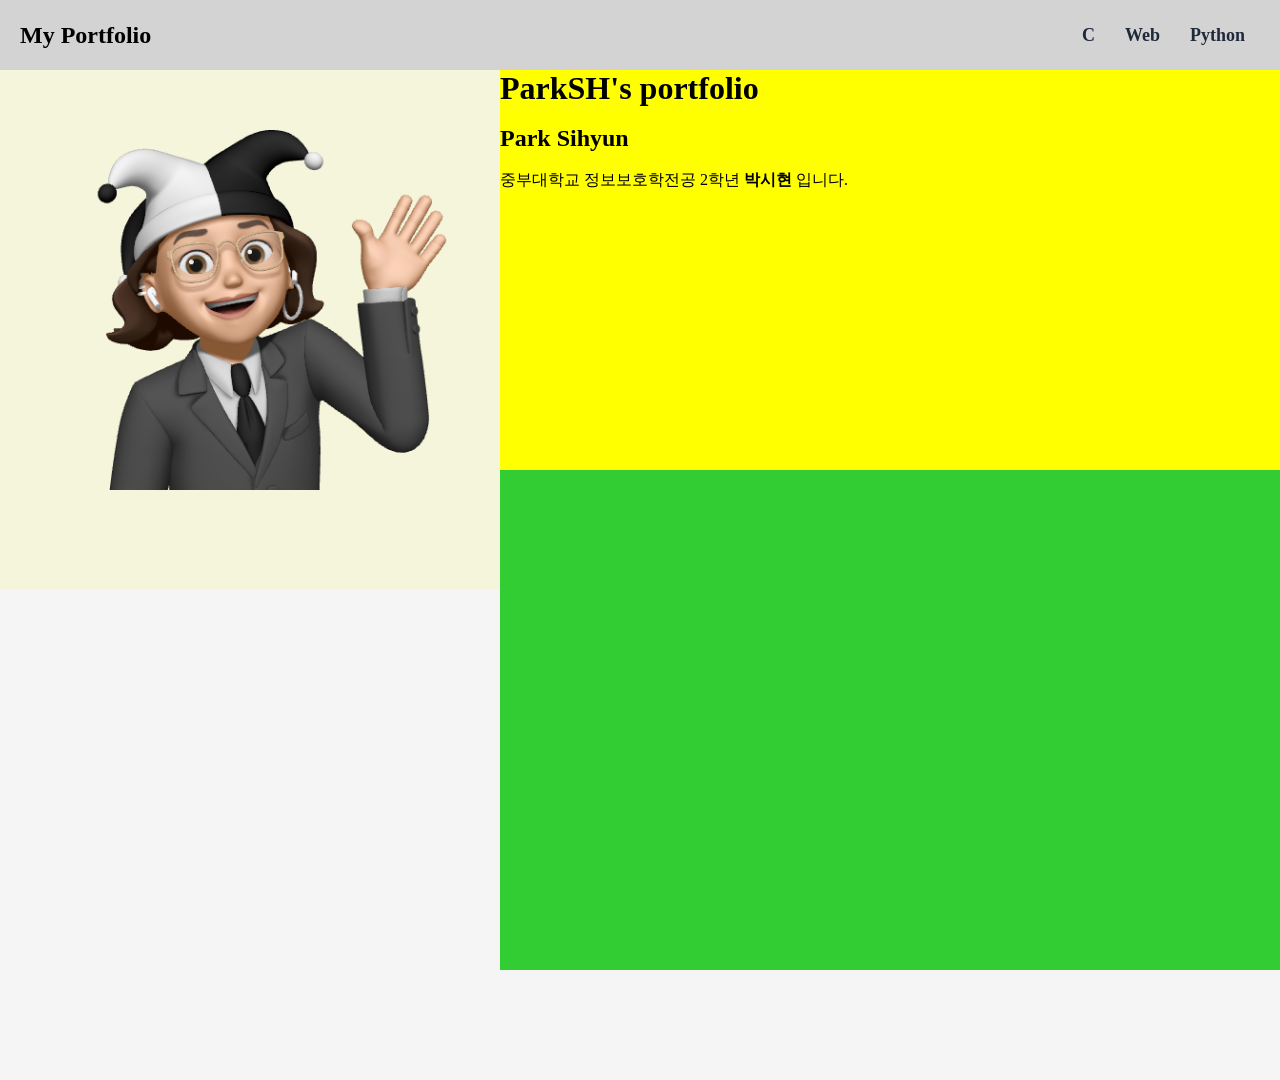
==== index.html @ 9fcae24f "1.5" ====
<!doctype html>
<html lang="en">
  <head>
    <meta charset="UTF-8" />
    <meta name="viewport" content="width=device-width, initial-scale=1.0" />
    <title>Portfolio</title>
    <link rel="stylesheet" href="style.css" />
  </head>
  <body>
    <div class="main">
      <nav class="navbar">
        <div class="container">
          <div class="logo">
            <a href="index.html">My Portfolio</a>
          </div>
          <ul class="nav">
            <li>
              <a href="c.html">C</a>
            </li>
            <li>
              <a href="web.html">Web</a>
            </li>
            <li>
              <a href="python.html">Python</a>
            </li>
          </ul>
        </div>
      </nav>
      <div class="content">
        <div class="left">
          <div class="profile">
            <div id="myimg">
              <img src="profile_1.png" alt="My Character" />
            </div>
          </div>
        </div>
        <div class="right">
          <div class="exp">
            <div class="title">
              <h1>ParkSH's portfolio</h1>
            <br />
            <div id="name">
              <h2>Park Sihyun</h2>
            </div>
            <br />
            <div class="intro">
              <p>중부대학교 정보보호학전공 2학년 <b>박시현</b> 입니다.</p>
            </div>
          </div>
        </div>
        <div class="bottom">
          
        </div>
      </div>
    </div>
  </body>
</html>
---- style.css ----
* {
  margin: 0;
  padding: 0;
  box-sizing: border-box;
}
body {
  color: black;
  /* background-color: #e2e8f0; */
  background-color: whitesmoke;
  /* background-color: lightsteelblue; */
  width: 1920px;
  height: 1080px;
  padding-top: 70px;
}
.navbar {
  /* color: gray; */
  /* background-color: #F8CFA5; */
  /* background-color: #FAD7B0; */
  /* background-color: #e2e8f0; */
  background-color: lightgray;

  height: 70px;
  position: fixed;
  top: 0;
  left: 0;
  right: 0;
}
.container {
  padding: 20px;
}
.navbar > .container > .logo {
  font-size: x-large;
  font-weight: bold;
  text-align: left;
}
.navbar > .container {
  display: flex;
  justify-content: space-between;
  align-items: center;
  height: 100%;
}
.navbar > .container > .nav {
  display: flex;
  flex-direction: row;
  justify-content: space-between;
  align-items: center;
  height: 100%;
}

.navbar > ul {
  display: flex;
  flex-direction: row;
}
.navbar > .container > ul > li > a {
  margin: 10px;
  padding: 5px;
}
ul {
  list-style-type: none;
}
.nav > li > a {
  color: #1e293b;
  text-decoration: none;
  font-size: 18px;
  font-weight: bold;
}
.nav > li > a:hover {
  text-decoration: underline;
  color: black;
  /* background-color: lawngreen; */
}
.title > h1 {
  color: black;
  font-size: xx-large;
}
.logo > a {
  color: black;
  text-decoration: none;
}
.content {
  display: flex;
  flex-direction: row;
}
.left {
  width: 520px;
  height: 520px;
  background-color: beige;
  display: flex;
}
/* .profile {
  width: 400px;
  height: 400px;
} */
#myimg > img {
  width: 400px;
  height: 400px;
  /* background-color: whitesmoke; */
  margin: 20px 50px;
}
.title {
  width: 1520px;
  height: 400px;
}
.exp {
  /* width: 1400px;
  height: 520px; */
  padding: 0 0 0 0px;
  background-color: yellow;
  display: flex;
  /* justify-content: space-between; */
  align-items: center;
}
.bottom {
  width: 1920px;
  height: 500px;
  background-color: limegreen;
}
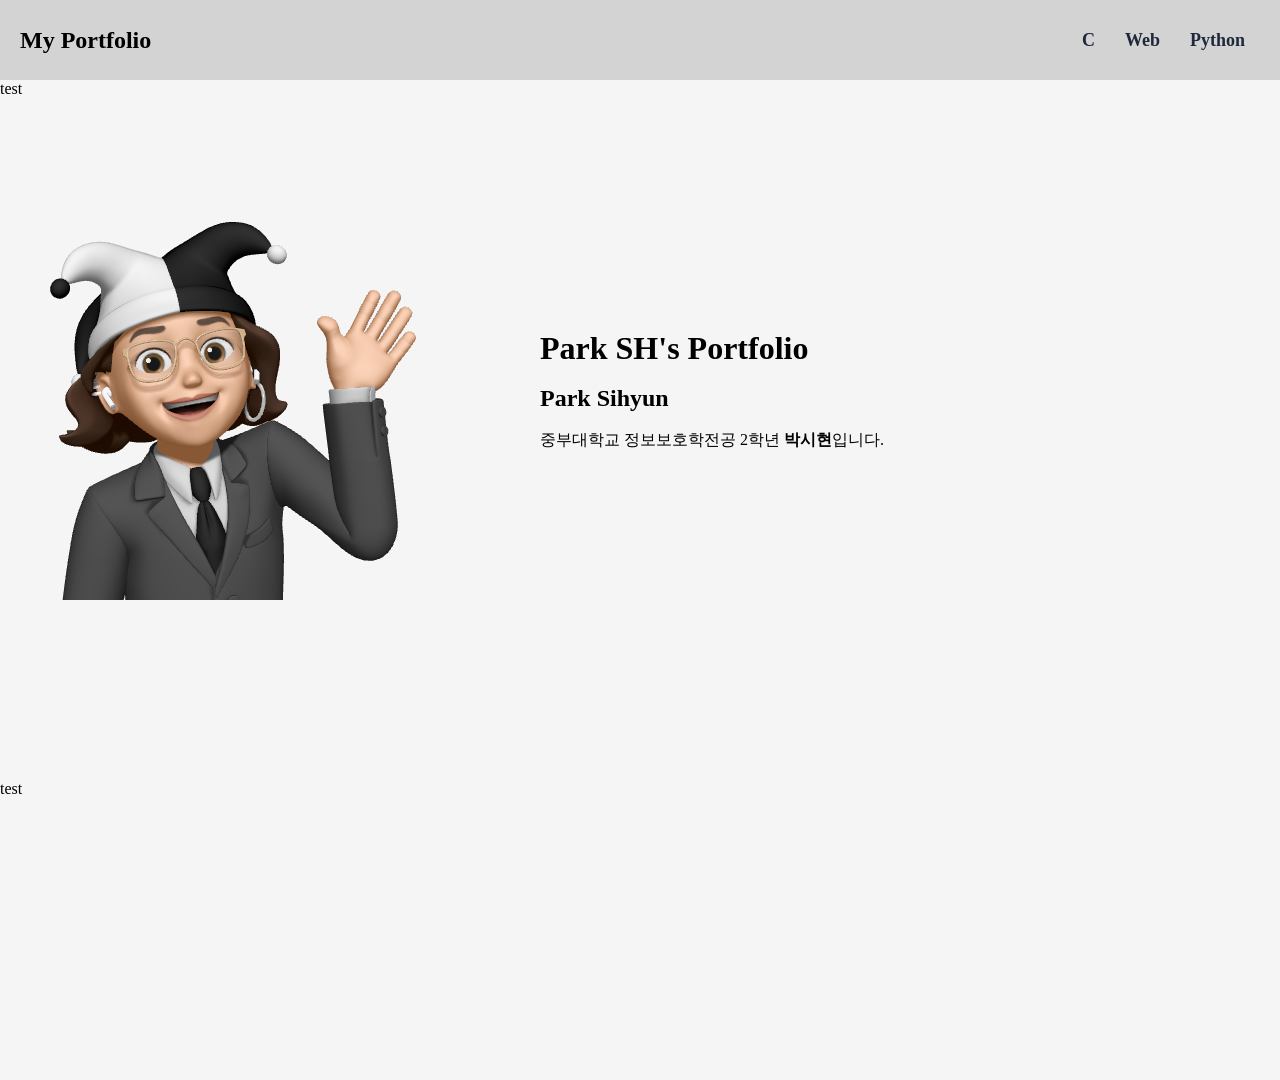
==== commit e690f5d0: "python-1.0" ====
--- a/index.html
+++ b/index.html
@@ -27,29 +27,35 @@
         </div>
       </nav>
       <div class="content">
-        <div class="left">
-          <div class="profile">
-            <div id="myimg">
-              <img src="profile_1.png" alt="My Character" />
+        <div class="top">
+          <p>test</p>
+        </div>
+        <div class="row">
+          <div class="left">
+            <div class="profile">
+              <div id="myimg">
+                <img src="profile_1.png" alt="My Character" />
+              </div>
             </div>
           </div>
-        </div>
-        <div class="right">
-          <div class="exp">
-            <div class="title">
-              <h1>ParkSH's portfolio</h1>
-            <br />
-            <div id="name">
-              <h2>Park Sihyun</h2>
-            </div>
-            <br />
-            <div class="intro">
-              <p>중부대학교 정보보호학전공 2학년 <b>박시현</b> 입니다.</p>
+          <div class="right">
+            <div class="exp">
+              <div class="title">
+                <h1>Park SH's Portfolio</h1>
+                <br />
+                <div id="name">
+                  <h2>Park Sihyun</h2>
+                </div>
+                <br />
+                <div class="intro">
+                  <p>중부대학교 정보보호학전공 2학년 <b>박시현</b>입니다.</p>
+                </div>
+              </div>
             </div>
           </div>
         </div>
         <div class="bottom">
-          
+          <p>test</p>
         </div>
       </div>
     </div>
--- a/style.css
+++ b/style.css
@@ -10,7 +10,7 @@
   /* background-color: lightsteelblue; */
   width: 1920px;
   height: 1080px;
-  padding-top: 70px;
+  padding-top: 80px;
 }
 .navbar {
   /* color: gray; */
@@ -19,7 +19,7 @@
   /* background-color: #e2e8f0; */
   background-color: lightgray;
 
-  height: 70px;
+  height: 80px;
   position: fixed;
   top: 0;
   left: 0;
@@ -69,49 +69,74 @@
   color: black;
   /* background-color: lawngreen; */
 }
-.title > h1 {
-  color: black;
-  font-size: xx-large;
-}
 .logo > a {
   color: black;
   text-decoration: none;
 }
-.content {
+.top {
+  width: 1920px;
+  height: 100px;
+  /* background-color: aqua; */
+}
+.left {
+  width: 520px;
+  height: 600px;
+  /* background-color: bisque; */
+}
+.right {
+  width: 1400px;
+  height: 600px;
+  /* background-color: cadetblue; */
+}
+.row {
   display: flex;
   flex-direction: row;
 }
-.left {
-  width: 520px;
-  height: 520px;
-  background-color: beige;
+.exp {
+  margin: 150px 20px;
+  /* background-color: royalblue; */
+}
+.c-h2 {
+  line-height: 1.5;
+}
+.c-title {
+  margin: 10px;
+}
+.c-title > h1 {
+  font-size: 100px;
+}
+.c-exp {
+  margin: 100px 80px;
+  /* background-color: royalblue; */
+}
+
+.first {
+  width: 1000px;
+  height: 400px;
+  background-color: lightsteelblue;
+}
+.first-title > h2 {
+  font-size: 50px;
+  width: 400px;
+  margin: 0 40px;
+  padding: 40px 0;
+  background-color: blanchedalmond;
+}
+.first-exp {
+  width: 400px;
+  height: 200px;
+  /* background-color: lightsteelblue; */
+  margin: 0px 40px;
+  background-color: aquamarine;
+}
+.first-exp > p {
+  line-height: 1.5;
+}
+.first-img > img {
+  width: 500px;
+  background-color: blue;
+}
+.first {
   display: flex;
+  flex-direction: row;
 }
-/* .profile {
-  width: 400px;
-  height: 400px;
-} */
-#myimg > img {
-  width: 400px;
-  height: 400px;
-  /* background-color: whitesmoke; */
-  margin: 20px 50px;
-}
-.title {
-  width: 1520px;
-  height: 400px;
-}
-.exp {
-  /* width: 1400px;
-  height: 520px; */
-  padding: 0 0 0 0px;
-  background-color: yellow;
-  display: flex;
-  /* justify-content: space-between; */
-  align-items: center;
-}
-.bottom {
-  width: 1920px;
-  height: 500px;
-  background-color: limegreen;
-}
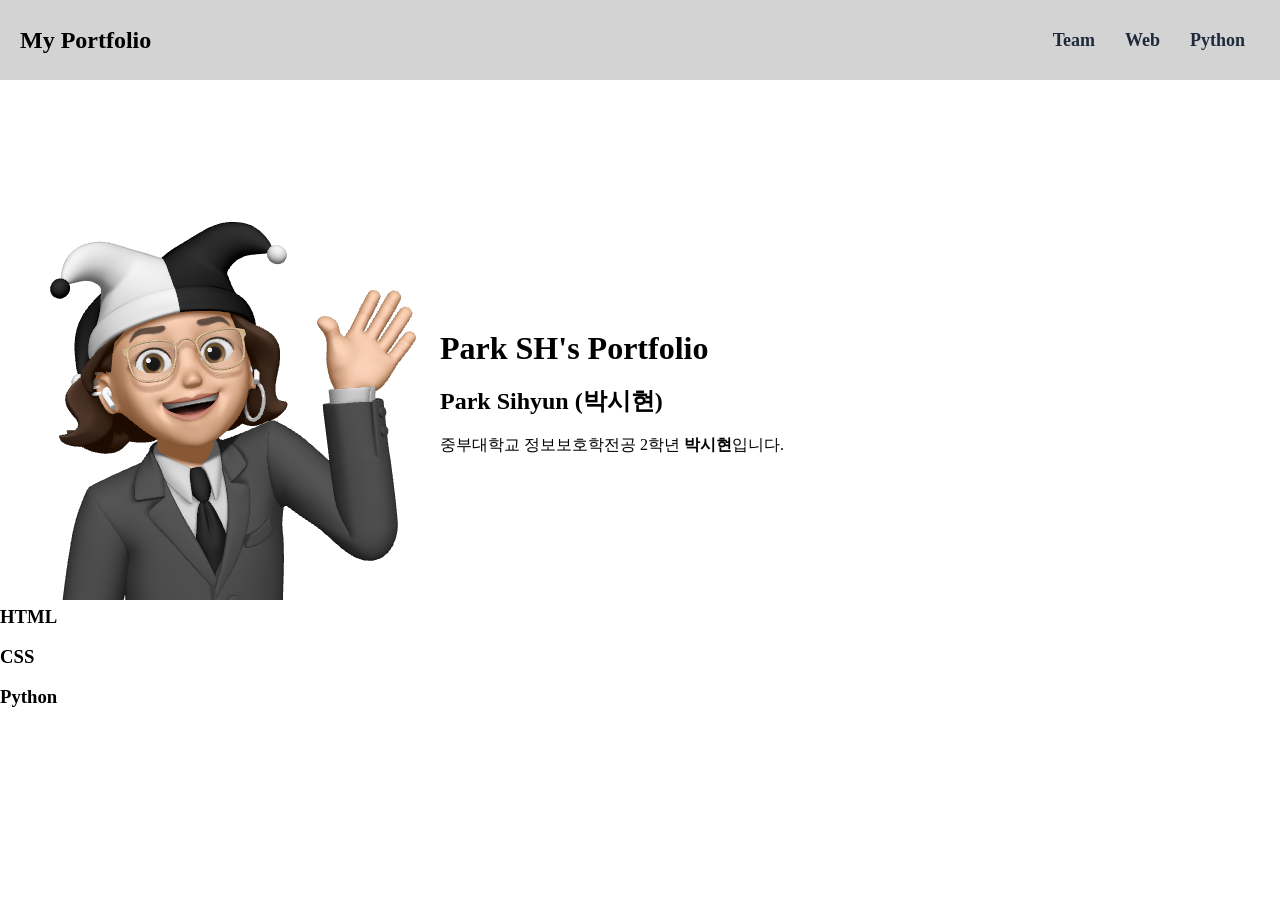
==== commit e445c941: "mac-new" ====
--- a/index.html
+++ b/index.html
@@ -15,7 +15,7 @@
           </div>
           <ul class="nav">
             <li>
-              <a href="c.html">C</a>
+              <a href="team.html">Team</a>
             </li>
             <li>
               <a href="web.html">Web</a>
@@ -28,7 +28,6 @@
       </nav>
       <div class="content">
         <div class="top">
-          <p>test</p>
         </div>
         <div class="row">
           <div class="left">
@@ -44,7 +43,7 @@
                 <h1>Park SH's Portfolio</h1>
                 <br />
                 <div id="name">
-                  <h2>Park Sihyun</h2>
+                  <h2>Park Sihyun (박시현)</h2>
                 </div>
                 <br />
                 <div class="intro">
@@ -54,8 +53,28 @@
             </div>
           </div>
         </div>
-        <div class="bottom">
-          <p>test</p>
+        <div class="index-bottom">
+          <div class="index-skills">
+            <div class="index-html">
+              <h3>HTML</h3>
+              <div class="index-skills-img">
+                <img src="" alt="">
+              </div>
+            </div>
+            <div class="index-css">
+              <h3>CSS</h3>
+              <div class="index-skills-img">
+                <img src="" alt="">
+              </div>
+            </div>
+            <div class="index-python">
+              <h3>Python</h3>
+              <div class="index-skills-img">
+                <img src="" alt="">
+              </div>
+            </div>
+
+          </div>
         </div>
       </div>
     </div>
--- a/style.css
+++ b/style.css
@@ -5,11 +5,6 @@
 }
 body {
   color: black;
-  /* background-color: #e2e8f0; */
-  background-color: whitesmoke;
-  /* background-color: lightsteelblue; */
-  width: 1920px;
-  height: 1080px;
   padding-top: 80px;
 }
 .navbar {
@@ -78,16 +73,6 @@
   height: 100px;
   /* background-color: aqua; */
 }
-.left {
-  width: 520px;
-  height: 600px;
-  /* background-color: bisque; */
-}
-.right {
-  width: 1400px;
-  height: 600px;
-  /* background-color: cadetblue; */
-}
 .row {
   display: flex;
   flex-direction: row;
@@ -113,30 +98,64 @@
 .first {
   width: 1000px;
   height: 400px;
-  background-color: lightsteelblue;
+  /* background-color: lightsteelblue; */
 }
 .first-title > h2 {
   font-size: 50px;
   width: 400px;
   margin: 0 40px;
   padding: 40px 0;
-  background-color: blanchedalmond;
+  /* background-color: blanchedalmond; */
 }
 .first-exp {
   width: 400px;
   height: 200px;
   /* background-color: lightsteelblue; */
   margin: 0px 40px;
-  background-color: aquamarine;
+  /* background-color: aquamarine; */
 }
 .first-exp > p {
   line-height: 1.5;
 }
 .first-img > img {
   width: 500px;
-  background-color: blue;
+  /* background-color: blue; */
 }
 .first {
   display: flex;
   flex-direction: row;
 }
+
+.team-first {
+  width: 1000px;
+  height: 400px;
+  /* background-color: lightsteelblue; */
+}
+.team-first-title > h2 {
+  font-size: 50px;
+  width: 400px;
+  margin: 0 40px;
+  padding: 40px 0;
+  /* background-color: blanchedalmond; */
+}
+.team-first-exp {
+  width: 400px;
+  height: 200px;
+  /* background-color: lightsteelblue; */
+  margin: 0px 40px;
+  /* background-color: aquamarine; */
+}
+.team-first-exp > p {
+  line-height: 1.5;
+}
+.team-first-img > img {
+  width: 500px;
+  /* background-color: blue; */
+}
+.team-first {
+  display: flex;
+  flex-direction: row;
+}
+.index-bottom{
+  color: black;
+}
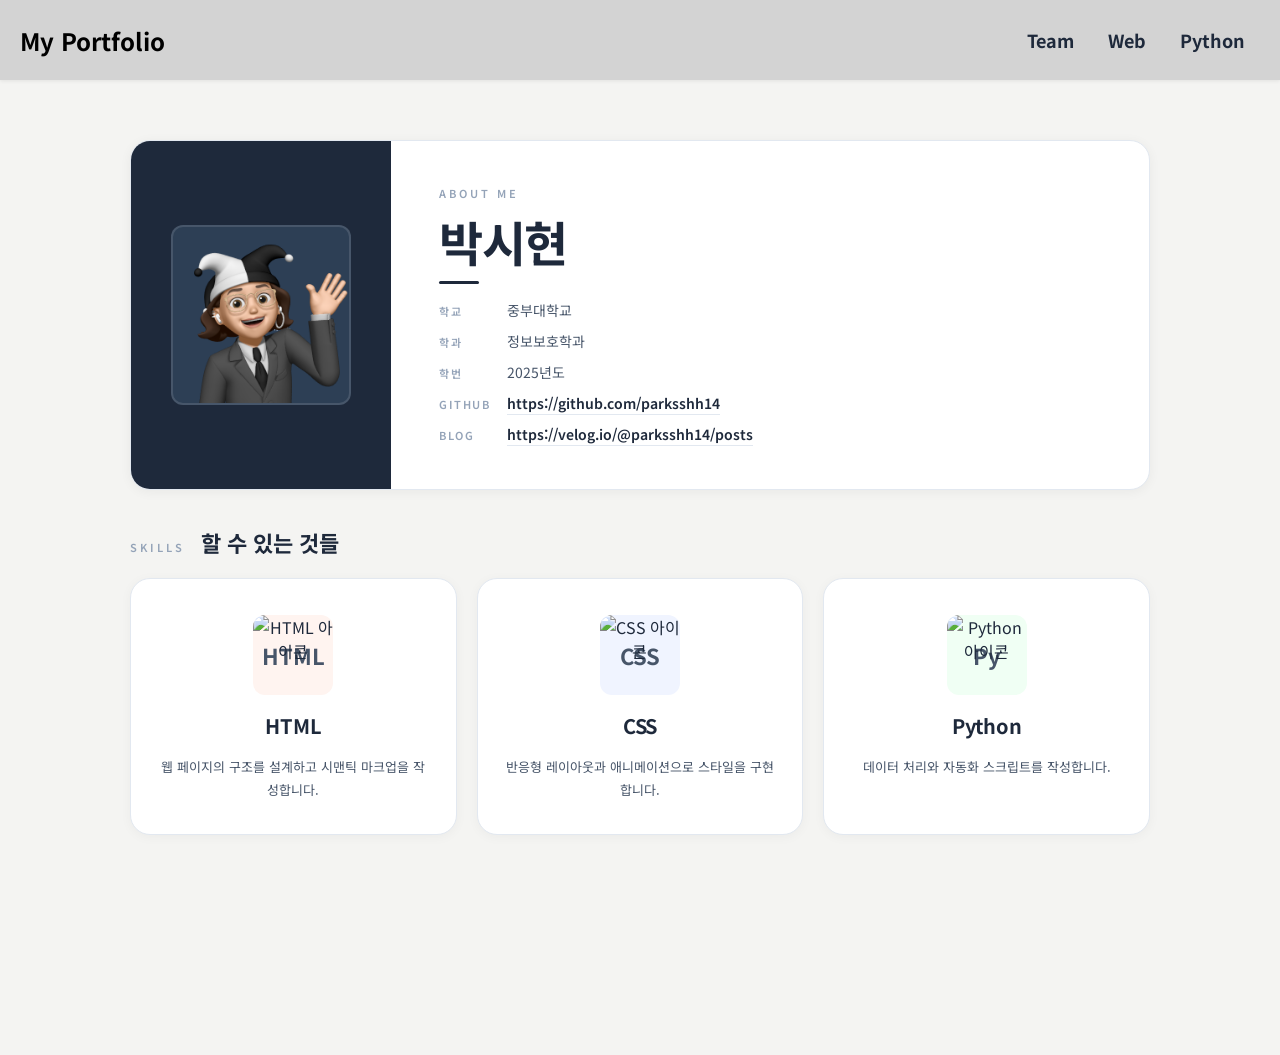
==== commit 744c70ed: "ver.3.0" ====
--- a/index.html
+++ b/index.html
@@ -1,81 +1,142 @@
 <!doctype html>
-<html lang="en">
+<html lang="ko">
   <head>
     <meta charset="UTF-8" />
     <meta name="viewport" content="width=device-width, initial-scale=1.0" />
-    <title>Portfolio</title>
+    <title>About</title>
+    <link rel="preconnect" href="https://fonts.googleapis.com" />
+    <link
+      href="https://fonts.googleapis.com/css2?family=Noto+Sans+KR:wght@400;500;700&display=swap"
+      rel="stylesheet"
+    />
     <link rel="stylesheet" href="style.css" />
+    <link rel="stylesheet" href="about.css" />
   </head>
   <body>
     <div class="main">
+      <!-- ── Navbar ── -->
       <nav class="navbar">
         <div class="container">
           <div class="logo">
             <a href="index.html">My Portfolio</a>
           </div>
           <ul class="nav">
-            <li>
-              <a href="team.html">Team</a>
-            </li>
-            <li>
-              <a href="web.html">Web</a>
-            </li>
-            <li>
-              <a href="python.html">Python</a>
-            </li>
+            <li><a href="team.html">Team</a></li>
+            <li><a href="web.html">Web</a></li>
+            <li><a href="python.html">Python</a></li>
           </ul>
         </div>
       </nav>
+
       <div class="content">
-        <div class="top">
-        </div>
-        <div class="row">
-          <div class="left">
-            <div class="profile">
-              <div id="myimg">
-                <img src="profile_1.png" alt="My Character" />
-              </div>
-            </div>
-          </div>
-          <div class="right">
-            <div class="exp">
-              <div class="title">
-                <h1>Park SH's Portfolio</h1>
-                <br />
-                <div id="name">
-                  <h2>Park Sihyun (박시현)</h2>
-                </div>
-                <br />
-                <div class="intro">
-                  <p>중부대학교 정보보호학전공 2학년 <b>박시현</b>입니다.</p>
+        <div class="top"></div>
+
+        <div class="about-wrap">
+          <!-- ══ Section 1: Profile ══ -->
+          <div class="profile-card">
+            <!-- 왼쪽: 사진 -->
+            <div class="profile-photo-wrap">
+              <div class="profile-photo">
+                <img src="profile_1.png" alt="프로필 사진" />
+                <div class="photo-placeholder">
+                  <span>사진을<br />넣어주세요</span>
                 </div>
               </div>
             </div>
+
+            <!-- 오른쪽: 소개 -->
+            <div class="profile-info">
+              <div class="profile-label">ABOUT ME</div>
+              <h1 class="profile-name">박시현</h1>
+              <div class="profile-divider"></div>
+              <ul class="profile-details">
+                <li>
+                  <span class="detail-key">학교</span>
+                  <span class="detail-val">중부대학교</span>
+                </li>
+                <li>
+                  <span class="detail-key">학과</span>
+                  <span class="detail-val">정보보호학과</span>
+                </li>
+                <li>
+                  <span class="detail-key">학번</span>
+                  <span class="detail-val">2025년도</span>
+                </li>
+                <li>
+                  <span class="detail-key">Github</span>
+                  <span class="detail-val"
+                    ><a href="https://github.com/parksshh14"
+                      >https://github.com/parksshh14</a
+                    ></span
+                  >
+                </li>
+                <li>
+                  <span class="detail-key">Blog</span>
+                  <span class="detail-val"
+                    ><a href="https://velog.io/@parksshh14/posts"
+                      >https://velog.io/@parksshh14/posts</a
+                    ></span
+                  >
+                </li>
+              </ul>
+            </div>
           </div>
-        </div>
-        <div class="index-bottom">
-          <div class="index-skills">
-            <div class="index-html">
-              <h3>HTML</h3>
-              <div class="index-skills-img">
-                <img src="" alt="">
+          <!-- /.profile-card -->
+
+          <!-- ══ Section 2: Skills ══ -->
+          <div class="skills-section">
+            <div class="skills-header">
+              <span class="skills-label">SKILLS</span>
+              <h2>할 수 있는 것들</h2>
+            </div>
+            <div class="skills-grid">
+              <div class="skill-card">
+                <div class="skill-icon-wrap">
+                  <!-- HTML 아이콘 이미지를 넣거나 텍스트로 대체 -->
+                  <div class="skill-icon skill-icon--html">
+                    <img src="html-icon.png" alt="HTML 아이콘" />
+                    <span class="icon-fallback">HTML</span>
+                  </div>
+                </div>
+                <div class="skill-name">HTML</div>
+                <div class="skill-desc">
+                  웹 페이지의 구조를 설계하고 시맨틱 마크업을 작성합니다.
+                </div>
+              </div>
+
+              <div class="skill-card">
+                <div class="skill-icon-wrap">
+                  <div class="skill-icon skill-icon--css">
+                    <img src="css-icon.png" alt="CSS 아이콘" />
+                    <span class="icon-fallback">CSS</span>
+                  </div>
+                </div>
+                <div class="skill-name">CSS</div>
+                <div class="skill-desc">
+                  반응형 레이아웃과 애니메이션으로 스타일을 구현합니다.
+                </div>
+              </div>
+
+              <div class="skill-card">
+                <div class="skill-icon-wrap">
+                  <div class="skill-icon skill-icon--python">
+                    <img src="python-icon.png" alt="Python 아이콘" />
+                    <span class="icon-fallback">Py</span>
+                  </div>
+                </div>
+                <div class="skill-name">Python</div>
+                <div class="skill-desc">
+                  데이터 처리와 자동화 스크립트를 작성합니다.
+                </div>
               </div>
             </div>
-            <div class="index-css">
-              <h3>CSS</h3>
-              <div class="index-skills-img">
-                <img src="" alt="">
-              </div>
-            </div>
-            <div class="index-python">
-              <h3>Python</h3>
-              <div class="index-skills-img">
-                <img src="" alt="">
-              </div>
-            </div>
+            <!-- /.skills-grid -->
+          </div>
+          <!-- /.skills-section -->
+        </div>
+        <!-- /.about-wrap -->
 
-          </div>
-        </div>
+        <div class="bottom"></div>
       </div>
     </div>
   </body>
--- a/style.css
+++ b/style.css
@@ -3,58 +3,69 @@
   padding: 0;
   box-sizing: border-box;
 }
+
+:root {
+  --bg: #f4f4f2;
+  --surface: #ffffff;
+  --navbar-bg: lightgray;
+  --text-dark: #1e293b;
+  --text-mid: #475569;
+  --text-light: #94a3b8;
+  --accent: #1e293b;
+  --divider: #e2e8f0;
+  --tag-bg: #e2e8f0;
+  --tag-text: #334155;
+  --btn-bg: #1e293b;
+  --btn-text: #ffffff;
+  --btn-hover: #334155;
+  --radius-sm: 6px;
+  --radius-md: 12px;
+  --radius-lg: 20px;
+}
+
 body {
-  color: black;
+  font-family: 'Noto Sans KR', sans-serif;
+  color: var(--text-dark);
+  background-color: var(--bg);
   padding-top: 80px;
 }
+
 .navbar {
-  /* color: gray; */
-  /* background-color: #F8CFA5; */
-  /* background-color: #FAD7B0; */
-  /* background-color: #e2e8f0; */
-  background-color: lightgray;
-
+  background-color: var(--navbar-bg);
   height: 80px;
   position: fixed;
   top: 0;
   left: 0;
   right: 0;
+  z-index: 100;
+  box-shadow: 0 1px 4px rgba(0, 0, 0, 0.08);
 }
 .container {
   padding: 20px;
-}
-.navbar > .container > .logo {
-  font-size: x-large;
-  font-weight: bold;
-  text-align: left;
-}
-.navbar > .container {
   display: flex;
   justify-content: space-between;
   align-items: center;
   height: 100%;
 }
-.navbar > .container > .nav {
+.logo a {
+  font-size: x-large;
+  font-weight: bold;
+  color: black;
+  text-decoration: none;
+}
+ul {
+  list-style: none;
+}
+.nav {
   display: flex;
   flex-direction: row;
-  justify-content: space-between;
+  gap: 4px;
   align-items: center;
-  height: 100%;
-}
-
-.navbar > ul {
-  display: flex;
-  flex-direction: row;
-}
-.navbar > .container > ul > li > a {
+}
+.nav > li > a {
   margin: 10px;
   padding: 5px;
-}
-ul {
-  list-style-type: none;
-}
-.nav > li > a {
-  color: #1e293b;
+  color: var(--text-dark);
   text-decoration: none;
   font-size: 18px;
   font-weight: bold;
@@ -62,100 +73,547 @@
 .nav > li > a:hover {
   text-decoration: underline;
   color: black;
-  /* background-color: lawngreen; */
-}
-.logo > a {
-  color: black;
+}
+
+.content {
+  padding-bottom: 80px;
+}
+.top {
+  height: 60px;
+}
+.bottom {
+  height: 60px;
+}
+
+.row {
+  display: flex;
+  flex-direction: row;
+  align-items: flex-start;
+  gap: 40px;
+  padding: 0 40px;
+}
+
+.left {
+  position: sticky;
+  top: 100px;
+  flex: 0 0 260px;
+}
+.c-exp {
+  padding: 40px 20px;
+}
+.c-title h1 {
+  font-size: 72px;
+  font-weight: 700;
+  line-height: 1;
+  letter-spacing: -2px;
+  color: var(--text-dark);
+}
+.c-h2 {
+  margin-top: 20px;
+  line-height: 1.7;
+  color: var(--text-mid);
+  font-size: 14px;
+}
+
+.right {
+  flex: 1;
+  display: flex;
+  flex-direction: column;
+  gap: 32px;
+  padding-top: 40px;
+}
+
+.team-first {
+  width: 100%;
+  background: var(--surface);
+  border-radius: var(--radius-lg);
+  border: 1px solid var(--divider);
+  display: flex;
+  flex-direction: row;
+  overflow: hidden;
+  box-shadow: 0 2px 12px rgba(0, 0, 0, 0.05);
+  transition: box-shadow 0.2s;
+}
+.team-first:hover {
+  box-shadow: 0 6px 24px rgba(0, 0, 0, 0.09);
+}
+
+.team-first-left {
+  flex: 0 0 220px;
+  min-height: 260px;
+  background: var(--text-dark);
+  color: #fff;
+  padding: 36px 28px;
+  display: flex;
+  flex-direction: column;
+  justify-content: space-between;
+  gap: 24px;
+}
+.team-first-title h2 {
+  font-size: 30px;
+  font-weight: 700;
+  line-height: 1.2;
+  color: #fff;
+}
+.team-first-exp h3,
+.first-exp h3 {
+  font-size: 11px;
+  font-weight: 500;
+  text-transform: uppercase;
+  letter-spacing: 2px;
+  color: var(--text-light);
+  margin-bottom: 6px;
+}
+.team-first-exp p,
+.first-exp p {
+  font-size: 12px;
+  line-height: 1.7;
+  color: #94a3b8;
+}
+
+.team-first-right {
+  flex: 1;
+  padding: 36px 40px;
+  display: flex;
+  flex-direction: column;
+  gap: 24px;
+}
+.team-first-right > h2 {
+  font-size: 18px;
+  font-weight: 600;
+  color: var(--text-dark);
+  line-height: 1.4;
+  padding-bottom: 16px;
+  border-bottom: 1px solid var(--divider);
+}
+
+.hashs {
+  display: flex;
+  flex-direction: row;
+  flex-wrap: wrap;
+  gap: 8px;
+}
+.hash {
+  background: var(--tag-bg);
+  color: var(--tag-text);
+  font-size: 12px;
+  font-weight: 600;
+  padding: 5px 12px;
+  border-radius: 999px;
+  letter-spacing: 0.3px;
+}
+
+.site-exp {
+  display: flex;
+  flex-direction: column;
+  gap: 16px;
+}
+.site-exp > div {
+  padding: 16px 18px;
+  background: var(--bg);
+  border-radius: var(--radius-md);
+  border-left: 3px solid var(--divider);
+}
+.site-exp > div p {
+  font-size: 13px;
+  line-height: 1.85;
+  color: var(--text-mid);
+}
+.site-exp > div p b {
+  color: var(--text-dark);
+  font-weight: 600;
+}
+
+.members {
+  display: flex;
+  flex-direction: column;
+  gap: 16px;
+}
+.members > div {
+  padding: 20px 22px;
+  background: var(--bg);
+  border-radius: var(--radius-md);
+  display: flex;
+  flex-direction: column;
+  gap: 6px;
+  border: 1px solid var(--divider);
+  transition: border-color 0.2s;
+}
+.members > div:hover {
+  border-color: var(--text-mid);
+}
+.members > div h3 {
+  font-size: 15px;
+  font-weight: 700;
+  color: var(--text-dark);
+}
+.members > div > p {
+  font-size: 13px;
+  color: var(--text-mid);
+  line-height: 1.6;
+}
+
+.link {
+  display: flex;
+  flex-direction: row;
+  gap: 8px;
+  margin-top: 8px;
+}
+.link p {
+  margin: 0;
+}
+.link p a {
+  display: inline-block;
+  padding: 5px 14px;
+  background: var(--btn-bg);
+  color: var(--btn-text);
+  font-size: 12px;
+  font-weight: 600;
   text-decoration: none;
-}
-.top {
-  width: 1920px;
-  height: 100px;
-  /* background-color: aqua; */
-}
-.row {
+  border-radius: var(--radius-sm);
+  letter-spacing: 0.3px;
+  transition:
+    background 0.18s,
+    transform 0.12s;
+}
+.link p a:hover {
+  background: var(--btn-hover);
+  transform: translateY(-1px);
+}
+.about-wrap {
+  max-width: 1100px;
+  margin: 0 auto;
+  padding: 0 40px 80px;
+  display: flex;
+  flex-direction: column;
+  gap: 36px;
+}
+
+.profile-card {
+  background: #ffffff;
+  border: 1px solid #e2e8f0;
+  border-radius: 20px;
+  box-shadow: 0 2px 12px rgba(0, 0, 0, 0.05);
   display: flex;
   flex-direction: row;
-}
-.exp {
-  margin: 150px 20px;
-  /* background-color: royalblue; */
-}
-.c-h2 {
+  overflow: hidden;
+  transition: box-shadow 0.2s;
+}
+.profile-card:hover {
+  box-shadow: 0 6px 24px rgba(0, 0, 0, 0.09);
+}
+
+.profile-photo-wrap {
+  flex: 0 0 260px;
+  background: #1e293b;
+  display: flex;
+  align-items: center;
+  justify-content: center;
+  padding: 40px 32px;
+}
+.profile-photo {
+  position: relative;
+  width: 180px;
+  height: 180px;
+  border-radius: 12px;
+  overflow: hidden;
+  background: #2d3f55;
+  border: 2px solid rgba(255, 255, 255, 0.12);
+}
+.profile-photo img {
+  width: 100%;
+  height: 100%;
+  object-fit: cover;
+  display: block;
+  position: relative;
+  z-index: 2;
+}
+.photo-placeholder {
+  position: absolute;
+  inset: 0;
+  display: flex;
+  align-items: center;
+  justify-content: center;
+  z-index: 1;
+}
+.photo-placeholder span {
+  color: #94a3b8;
+  font-size: 13px;
+  text-align: center;
+  line-height: 1.6;
+}
+
+.profile-info {
+  flex: 1;
+  padding: 44px 48px;
+  display: flex;
+  flex-direction: column;
+  justify-content: center;
+  gap: 16px;
+}
+.profile-label {
+  font-size: 11px;
+  font-weight: 600;
+  letter-spacing: 3px;
+  color: #94a3b8;
+  text-transform: uppercase;
+}
+.profile-name {
+  font-size: 48px;
+  font-weight: 700;
+  line-height: 1;
+  letter-spacing: -1.5px;
+  color: #1e293b;
+}
+.profile-divider {
+  width: 40px;
+  height: 3px;
+  background: #1e293b;
+  border-radius: 2px;
+}
+.profile-details {
+  list-style: none;
+  display: flex;
+  flex-direction: column;
+  gap: 10px;
+}
+.profile-details li {
+  display: flex;
+  align-items: baseline;
+  gap: 16px;
+}
+.detail-key {
+  flex: 0 0 52px;
+  font-size: 11px;
+  font-weight: 600;
+  letter-spacing: 1.5px;
+  text-transform: uppercase;
+  color: #94a3b8;
+}
+.detail-val {
+  font-size: 14px;
+  color: #475569;
   line-height: 1.5;
 }
-.c-title {
-  margin: 10px;
-}
-.c-title > h1 {
-  font-size: 100px;
-}
-.c-exp {
-  margin: 100px 80px;
-  /* background-color: royalblue; */
-}
-
-.first {
-  width: 1000px;
-  height: 400px;
-  /* background-color: lightsteelblue; */
-}
-.first-title > h2 {
-  font-size: 50px;
-  width: 400px;
-  margin: 0 40px;
-  padding: 40px 0;
-  /* background-color: blanchedalmond; */
-}
-.first-exp {
-  width: 400px;
-  height: 200px;
-  /* background-color: lightsteelblue; */
-  margin: 0px 40px;
-  /* background-color: aquamarine; */
-}
-.first-exp > p {
-  line-height: 1.5;
-}
-.first-img > img {
-  width: 500px;
-  /* background-color: blue; */
-}
-.first {
-  display: flex;
-  flex-direction: row;
-}
-
-.team-first {
-  width: 1000px;
-  height: 400px;
-  /* background-color: lightsteelblue; */
-}
-.team-first-title > h2 {
-  font-size: 50px;
-  width: 400px;
-  margin: 0 40px;
-  padding: 40px 0;
-  /* background-color: blanchedalmond; */
-}
-.team-first-exp {
-  width: 400px;
-  height: 200px;
-  /* background-color: lightsteelblue; */
-  margin: 0px 40px;
-  /* background-color: aquamarine; */
-}
-.team-first-exp > p {
-  line-height: 1.5;
-}
-.team-first-img > img {
-  width: 500px;
-  /* background-color: blue; */
-}
-.team-first {
-  display: flex;
-  flex-direction: row;
-}
-.index-bottom{
-  color: black;
-}+.detail-val a {
+  color: #1e293b;
+  text-decoration: none;
+  font-weight: 600;
+  border-bottom: 1px solid #e2e8f0;
+  padding-bottom: 1px;
+  transition: border-color 0.15s;
+}
+.detail-val a:hover {
+  border-color: #1e293b;
+}
+
+.skills-section {
+  display: flex;
+  flex-direction: column;
+  gap: 20px;
+}
+.skills-header {
+  display: flex;
+  align-items: baseline;
+  gap: 16px;
+}
+.skills-label {
+  font-size: 11px;
+  font-weight: 600;
+  letter-spacing: 3px;
+  color: #94a3b8;
+  text-transform: uppercase;
+}
+.skills-header h2 {
+  font-size: 22px;
+  font-weight: 700;
+  color: #1e293b;
+}
+
+.skills-grid {
+  display: grid;
+  grid-template-columns: repeat(3, 1fr);
+  gap: 20px;
+}
+.skill-card {
+  background: #ffffff;
+  border: 1px solid #e2e8f0;
+  border-radius: 20px;
+  padding: 36px 28px 32px;
+  display: flex;
+  flex-direction: column;
+  align-items: center;
+  gap: 16px;
+  text-align: center;
+  box-shadow: 0 2px 12px rgba(0, 0, 0, 0.04);
+  transition:
+    box-shadow 0.2s,
+    transform 0.2s;
+}
+.skill-card:hover {
+  box-shadow: 0 8px 28px rgba(0, 0, 0, 0.1);
+  transform: translateY(-3px);
+}
+.skill-icon-wrap {
+  width: 80px;
+  height: 80px;
+}
+.skill-icon {
+  width: 80px;
+  height: 80px;
+  border-radius: 12px;
+  display: flex;
+  align-items: center;
+  justify-content: center;
+  position: relative;
+  overflow: hidden;
+}
+.skill-icon--html {
+  background: #fff4f0;
+}
+.skill-icon--css {
+  background: #f0f4ff;
+}
+.skill-icon--python {
+  background: #f0fff4;
+}
+.skill-icon img {
+  width: 100%;
+  height: 100%;
+  object-fit: contain;
+  position: relative;
+  z-index: 2;
+}
+.icon-fallback {
+  position: absolute;
+  inset: 0;
+  display: flex;
+  align-items: center;
+  justify-content: center;
+  font-size: 22px;
+  font-weight: 700;
+  color: #475569;
+  z-index: 1;
+}
+.skill-name {
+  font-size: 20px;
+  font-weight: 700;
+  color: #1e293b;
+  letter-spacing: -0.3px;
+}
+.skill-desc {
+  font-size: 13px;
+  color: #475569;
+  line-height: 1.75;
+}
+@media (max-width: 900px) {
+  .row {
+    flex-direction: column;
+    padding: 0 20px;
+    gap: 0;
+  }
+  .left {
+    position: static;
+    flex: none;
+    width: 100%;
+  }
+  .c-exp {
+    padding: 24px 12px 12px;
+  }
+  .c-title h1 {
+    font-size: 52px;
+  }
+  .right {
+    padding-top: 16px;
+    width: 100%;
+  }
+  .team-first {
+    flex-direction: column;
+  }
+  .team-first-left {
+    flex: none;
+    min-height: auto;
+    padding: 28px 24px;
+    gap: 16px;
+  }
+  .team-first-right {
+    padding: 24px;
+  }
+  .about-wrap {
+    padding: 0 20px 60px;
+  }
+  .profile-card {
+    flex-direction: column;
+  }
+  .profile-photo-wrap {
+    flex: none;
+    width: 100%;
+    padding: 36px 0;
+    justify-content: center;
+  }
+  .profile-photo {
+    width: 140px;
+    height: 140px;
+    margin: 0 auto;
+  }
+  .profile-info {
+    padding: 32px 28px;
+  }
+  .profile-name {
+    font-size: 36px;
+  }
+  .skills-grid {
+    grid-template-columns: 1fr;
+    gap: 16px;
+  }
+  .skill-card {
+    flex-direction: row;
+    text-align: left;
+    padding: 24px;
+    gap: 20px;
+    align-items: center;
+  }
+  .skill-icon-wrap,
+  .skill-icon {
+    width: 56px;
+    height: 56px;
+    flex-shrink: 0;
+  }
+}
+@media (max-width: 480px) {
+  .navbar {
+    height: 60px;
+  }
+  body {
+    padding-top: 60px;
+  }
+  .c-title h1 {
+    font-size: 40px;
+  }
+  .team-first-title h2 {
+    font-size: 24px;
+  }
+  .team-first-right > h2 {
+    font-size: 15px;
+  }
+  .nav > li > a {
+    font-size: 14px;
+    margin: 6px;
+  }
+  .logo a {
+    font-size: large;
+  }
+  .profile-name {
+    font-size: 28px;
+  }
+  .detail-key {
+    flex: 0 0 44px;
+    font-size: 10px;
+  }
+  .detail-val {
+    font-size: 13px;
+  }
+  .skills-header h2 {
+    font-size: 18px;
+  }
+}
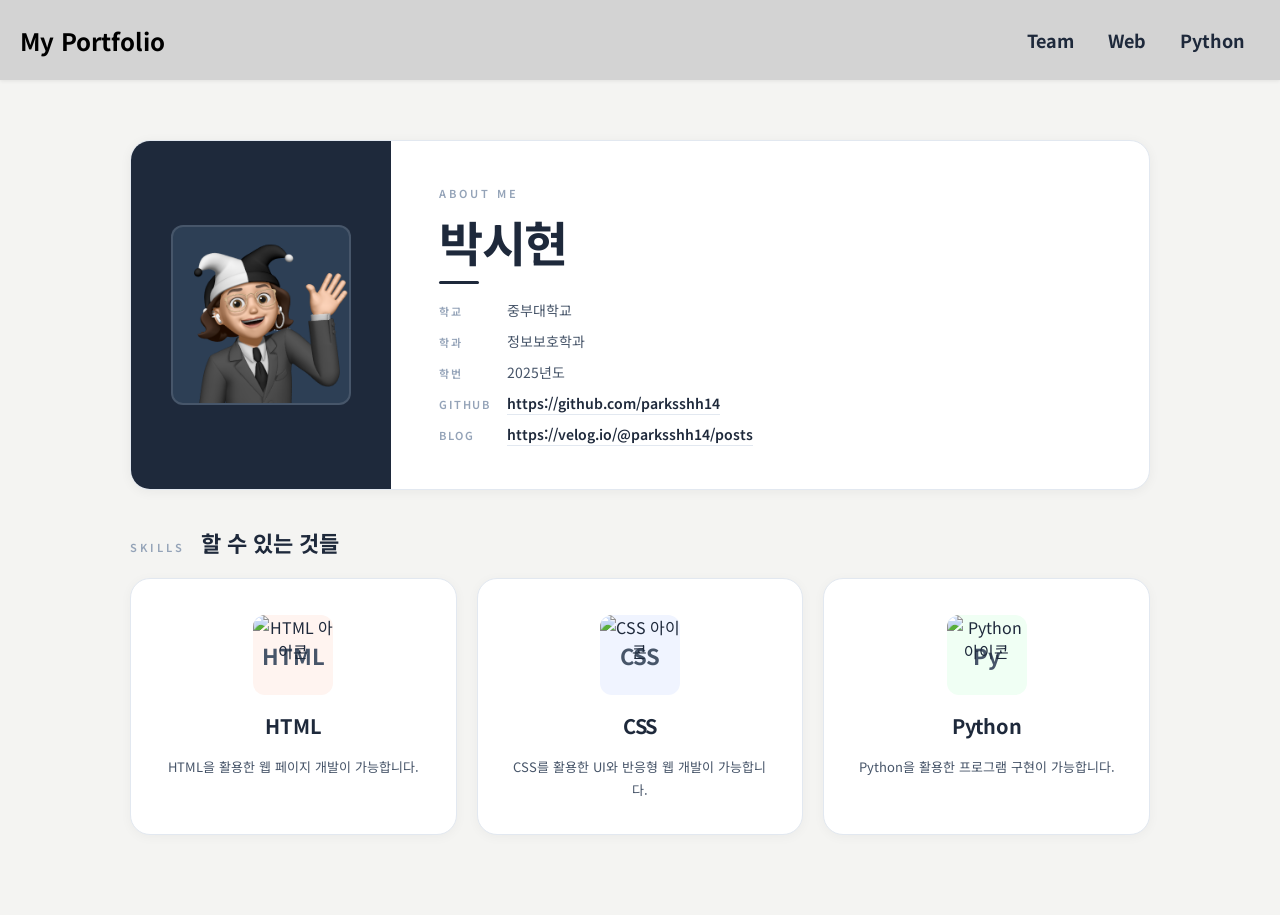
==== commit c79fe176: "index ver3.1" ====
--- a/index.html
+++ b/index.html
@@ -100,7 +100,7 @@
                 </div>
                 <div class="skill-name">HTML</div>
                 <div class="skill-desc">
-                  웹 페이지의 구조를 설계하고 시맨틱 마크업을 작성합니다.
+                  HTML을 활용한 웹 페이지 개발이 가능합니다.
                 </div>
               </div>
 
@@ -113,7 +113,7 @@
                 </div>
                 <div class="skill-name">CSS</div>
                 <div class="skill-desc">
-                  반응형 레이아웃과 애니메이션으로 스타일을 구현합니다.
+                  CSS를 활용한 UI와 반응형 웹 개발이 가능합니다.
                 </div>
               </div>
 
@@ -126,18 +126,13 @@
                 </div>
                 <div class="skill-name">Python</div>
                 <div class="skill-desc">
-                  데이터 처리와 자동화 스크립트를 작성합니다.
+                  Python을 활용한 프로그램 구현이 가능합니다. 
                 </div>
               </div>
             </div>
-            <!-- /.skills-grid -->
           </div>
-          <!-- /.skills-section -->
         </div>
-        <!-- /.about-wrap -->
 
-        <div class="bottom"></div>
-      </div>
     </div>
   </body>
 </html>
--- a/style.css
+++ b/style.css
@@ -75,6 +75,7 @@
   color: black;
 }
 
+/* ── Layout ── */
 .content {
   padding-bottom: 80px;
 }
@@ -283,7 +284,7 @@
 .about-wrap {
   max-width: 1100px;
   margin: 0 auto;
-  padding: 0 40px 80px;
+  padding: 0 40px 0;
   display: flex;
   flex-direction: column;
   gap: 36px;
@@ -540,7 +541,7 @@
     padding: 24px;
   }
   .about-wrap {
-    padding: 0 20px 60px;
+    padding: 0 20px 0;
   }
   .profile-card {
     flex-direction: column;
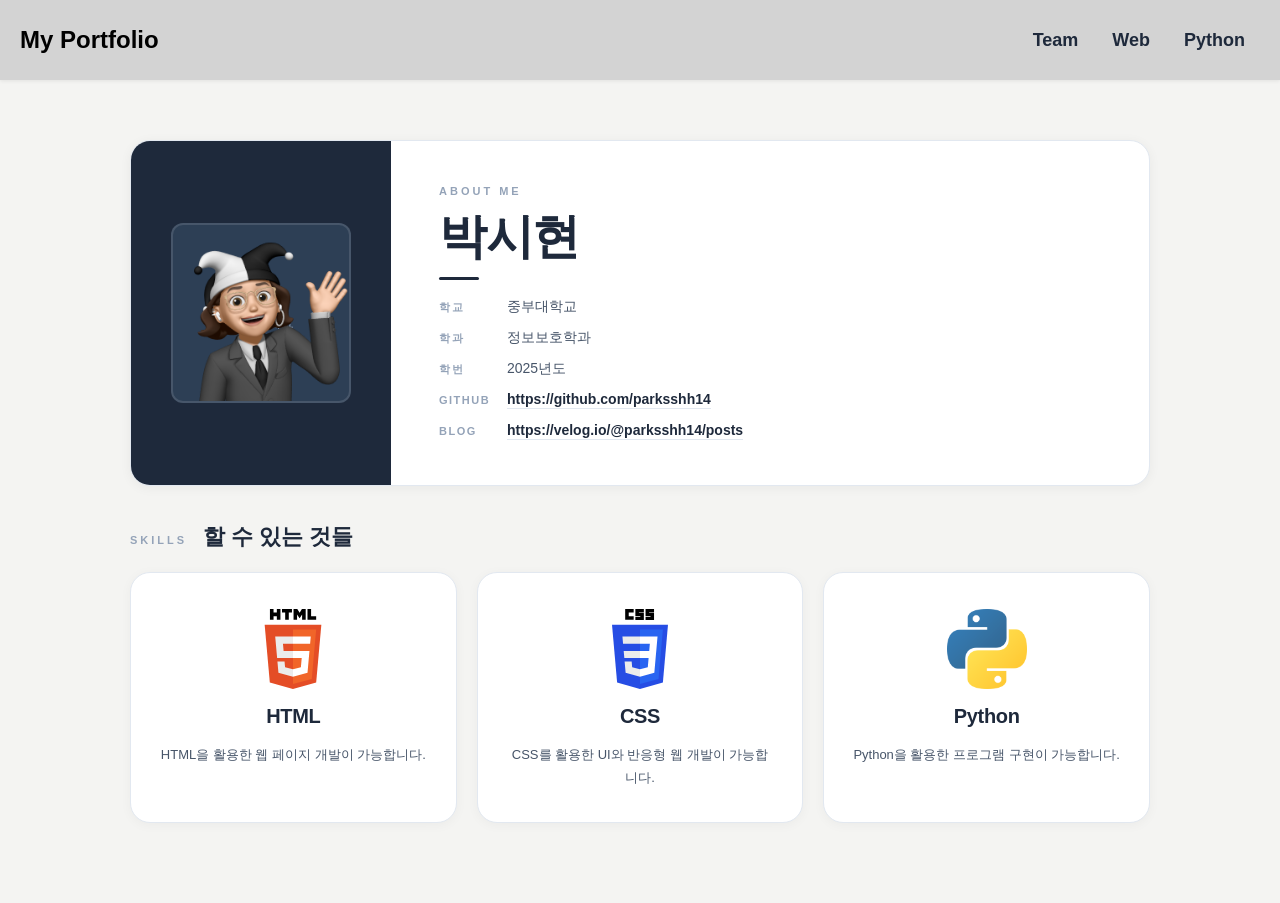
==== commit 646c2640: "ver3.2" ====
--- a/index.html
+++ b/index.html
@@ -5,16 +5,10 @@
     <meta name="viewport" content="width=device-width, initial-scale=1.0" />
     <title>About</title>
     <link rel="preconnect" href="https://fonts.googleapis.com" />
-    <link
-      href="https://fonts.googleapis.com/css2?family=Noto+Sans+KR:wght@400;500;700&display=swap"
-      rel="stylesheet"
-    />
     <link rel="stylesheet" href="style.css" />
-    <link rel="stylesheet" href="about.css" />
   </head>
   <body>
     <div class="main">
-      <!-- ── Navbar ── -->
       <nav class="navbar">
         <div class="container">
           <div class="logo">
@@ -32,9 +26,7 @@
         <div class="top"></div>
 
         <div class="about-wrap">
-          <!-- ══ Section 1: Profile ══ -->
           <div class="profile-card">
-            <!-- 왼쪽: 사진 -->
             <div class="profile-photo-wrap">
               <div class="profile-photo">
                 <img src="profile_1.png" alt="프로필 사진" />
@@ -44,7 +36,6 @@
               </div>
             </div>
 
-            <!-- 오른쪽: 소개 -->
             <div class="profile-info">
               <div class="profile-label">ABOUT ME</div>
               <h1 class="profile-name">박시현</h1>
@@ -81,9 +72,6 @@
               </ul>
             </div>
           </div>
-          <!-- /.profile-card -->
-
-          <!-- ══ Section 2: Skills ══ -->
           <div class="skills-section">
             <div class="skills-header">
               <span class="skills-label">SKILLS</span>
@@ -92,10 +80,8 @@
             <div class="skills-grid">
               <div class="skill-card">
                 <div class="skill-icon-wrap">
-                  <!-- HTML 아이콘 이미지를 넣거나 텍스트로 대체 -->
                   <div class="skill-icon skill-icon--html">
-                    <img src="html-icon.png" alt="HTML 아이콘" />
-                    <span class="icon-fallback">HTML</span>
+                    <img src="html-img.svg" alt="HTML 아이콘" />
                   </div>
                 </div>
                 <div class="skill-name">HTML</div>
@@ -107,8 +93,7 @@
               <div class="skill-card">
                 <div class="skill-icon-wrap">
                   <div class="skill-icon skill-icon--css">
-                    <img src="css-icon.png" alt="CSS 아이콘" />
-                    <span class="icon-fallback">CSS</span>
+                    <img src="css-img.svg" alt="CSS 아이콘" />
                   </div>
                 </div>
                 <div class="skill-name">CSS</div>
@@ -120,8 +105,7 @@
               <div class="skill-card">
                 <div class="skill-icon-wrap">
                   <div class="skill-icon skill-icon--python">
-                    <img src="python-icon.png" alt="Python 아이콘" />
-                    <span class="icon-fallback">Py</span>
+                    <img src="python-img.png" alt="Python 아이콘" />
                   </div>
                 </div>
                 <div class="skill-name">Python</div>
--- a/style.css
+++ b/style.css
@@ -469,15 +469,6 @@
   position: relative;
   overflow: hidden;
 }
-.skill-icon--html {
-  background: #fff4f0;
-}
-.skill-icon--css {
-  background: #f0f4ff;
-}
-.skill-icon--python {
-  background: #f0fff4;
-}
 .skill-icon img {
   width: 100%;
   height: 100%;
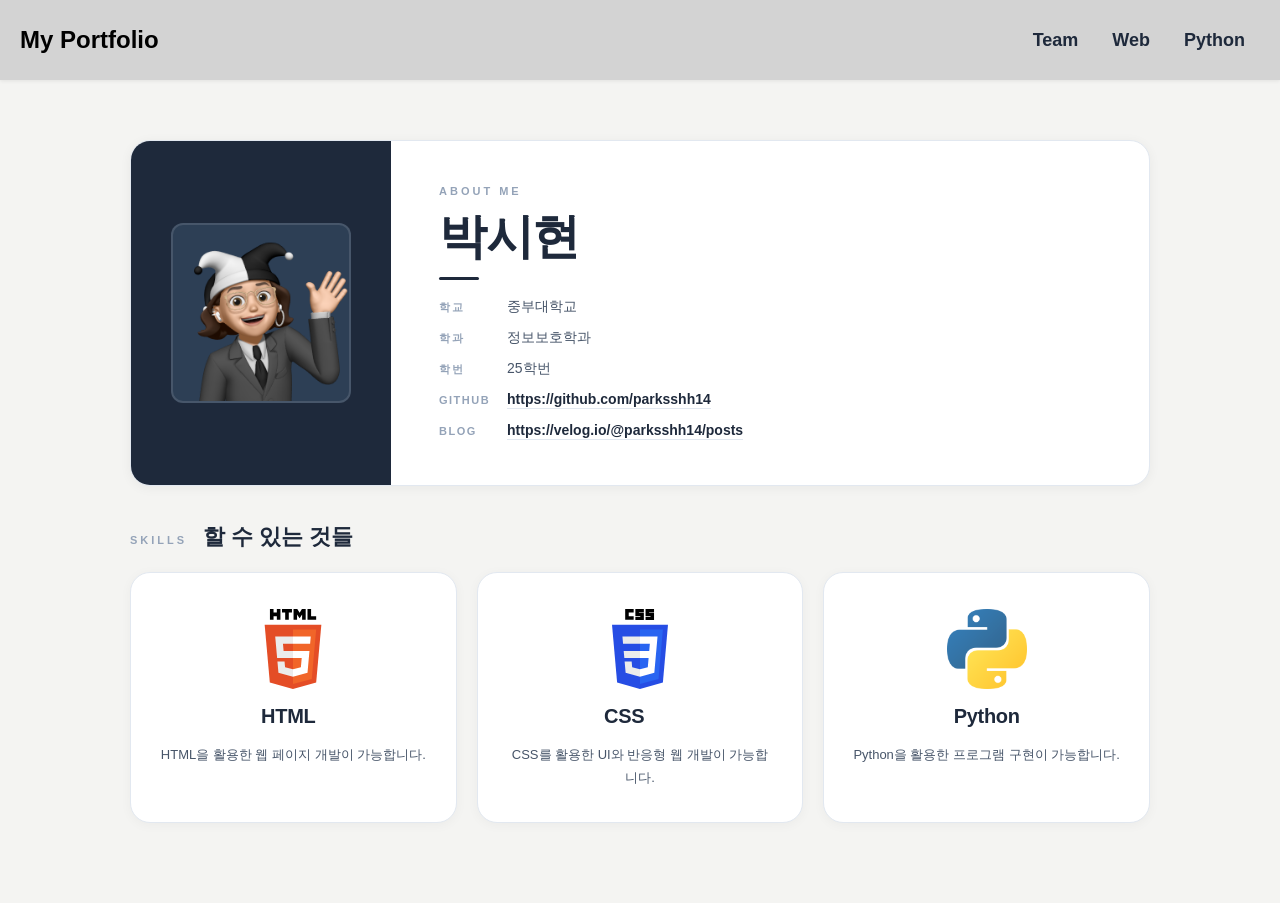
==== commit e9be6d6d: "just" ====
--- a/index.html
+++ b/index.html
@@ -3,7 +3,7 @@
   <head>
     <meta charset="UTF-8" />
     <meta name="viewport" content="width=device-width, initial-scale=1.0" />
-    <title>About</title>
+    <title>My Portfolio</title>
     <link rel="preconnect" href="https://fonts.googleapis.com" />
     <link rel="stylesheet" href="style.css" />
   </head>
@@ -31,7 +31,6 @@
               <div class="profile-photo">
                 <img src="profile_1.png" alt="프로필 사진" />
                 <div class="photo-placeholder">
-                  <span>사진을<br />넣어주세요</span>
                 </div>
               </div>
             </div>
@@ -51,7 +50,7 @@
                 </li>
                 <li>
                   <span class="detail-key">학번</span>
-                  <span class="detail-val">2025년도</span>
+                  <span class="detail-val">25학번</span>
                 </li>
                 <li>
                   <span class="detail-key">Github</span>
@@ -84,7 +83,7 @@
                     <img src="html-img.svg" alt="HTML 아이콘" />
                   </div>
                 </div>
-                <div class="skill-name">HTML</div>
+                <div class="skill-name">HTML&nbsp;&nbsp;</div>
                 <div class="skill-desc">
                   HTML을 활용한 웹 페이지 개발이 가능합니다.
                 </div>
@@ -96,7 +95,7 @@
                     <img src="css-img.svg" alt="CSS 아이콘" />
                   </div>
                 </div>
-                <div class="skill-name">CSS</div>
+                <div class="skill-name">CSS&nbsp;&nbsp;&nbsp;&nbsp;&nbsp;&nbsp;</div>
                 <div class="skill-desc">
                   CSS를 활용한 UI와 반응형 웹 개발이 가능합니다.
                 </div>
--- a/style.css
+++ b/style.css
@@ -498,6 +498,10 @@
   color: #475569;
   line-height: 1.75;
 }
+
+.first-exp a {
+  color: whitesmoke;
+}
 @media (max-width: 900px) {
   .row {
     flex-direction: column;
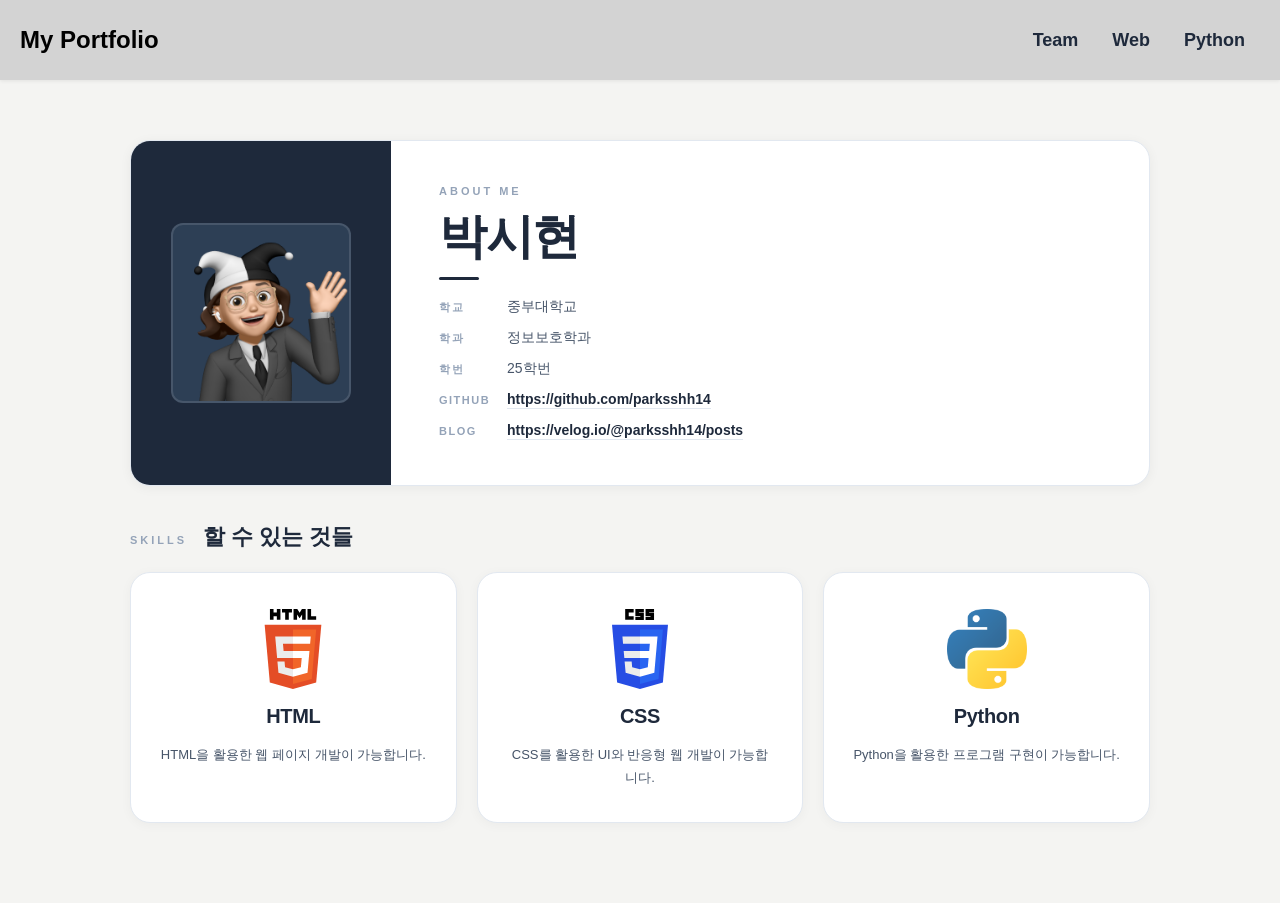
==== commit 65ecbc10: "final2" ====
--- a/index.html
+++ b/index.html
@@ -83,7 +83,7 @@
                     <img src="html-img.svg" alt="HTML 아이콘" />
                   </div>
                 </div>
-                <div class="skill-name">HTML&nbsp;&nbsp;</div>
+                <div class="skill-name">HTML</div>
                 <div class="skill-desc">
                   HTML을 활용한 웹 페이지 개발이 가능합니다.
                 </div>
@@ -95,7 +95,7 @@
                     <img src="css-img.svg" alt="CSS 아이콘" />
                   </div>
                 </div>
-                <div class="skill-name">CSS&nbsp;&nbsp;&nbsp;&nbsp;&nbsp;&nbsp;</div>
+                <div class="skill-name">CSS</div>
                 <div class="skill-desc">
                   CSS를 활용한 UI와 반응형 웹 개발이 가능합니다.
                 </div>
